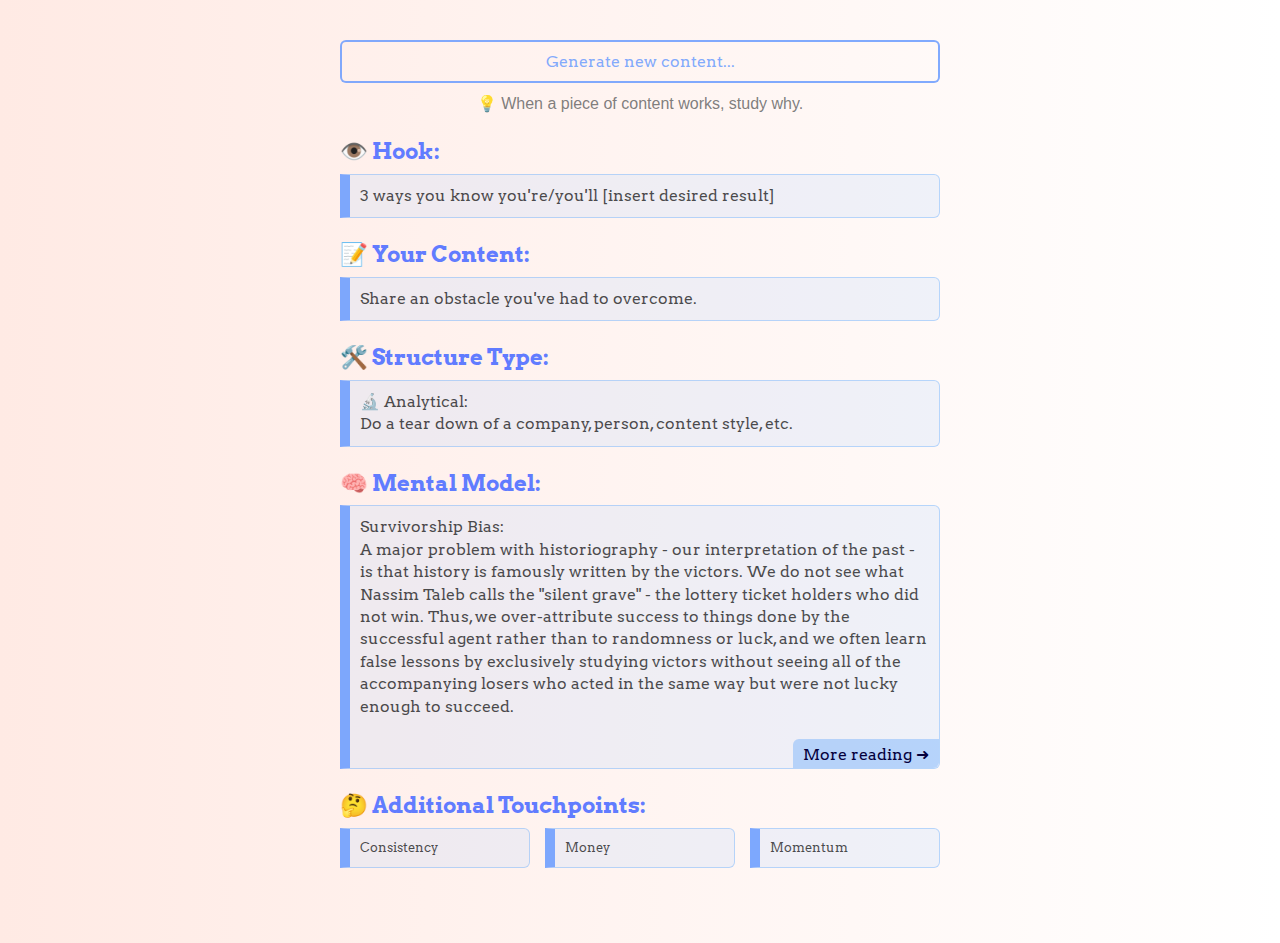
==== content-gen/index.html @ edcb359d "content-gen redo" ====
<html>
  <head>
    <link rel="stylesheet" media="all" href="style.css"/>
    <script src="https://cdnjs.cloudflare.com/ajax/libs/jquery/3.3.1/jquery.min.js"></script>
    <script src="hooks.js"></script>
    <script src="summaries.js"></script>
    <script src="touchpoints.js"></script>
    <script src="structures.js"></script>
    <script src="mentalmodels.js"></script>
    <script src="tips.js"></script>

  </head>
  <body>
    <div id="wrapper">
      <div class="container">
        <div id="controls">
            <div id="generate" class="button">Generate new content...</div>
        </div>
        <div id="output">
          Loading...
        </div>

      </div>
    </div>
  </body>
  <script>
    const customData = {}
    // Choose random element from object
    function chooseFrom(obj) {
      return obj[parseInt(Math.random()*(obj.length))]
    }
    // Weighted Random choice from objects
    function weightedChooseFrom(obj){
      // First, we loop the main dataset to count up the total weight.
      // We're starting the counter at one because the upper boundary of Math.random() is exclusive.
      let total = 0;
      for (let i = 0; i < obj.length; ++i) {
          total += obj[i]['weight'];
      }
      // Total in hand, we can now pick a random value akin to our random index from before.
      const threshold = Math.random() * total;
      // Now we just need to loop through the main data one more time until we discover which value would live within this particular threshold. We need to keep a running count of weights as we go, so let's just reuse the "total" variable since it was already declared.
      total = 0;
      for (let i = 0; i < obj.length - 1; ++i) {
          // Add the weight to our running total.
          total += obj[i]['weight'];
          // If this value falls within the threshold, we're done!
          if (total >= threshold) {
              return obj[i];
          }
      }
      // Wouldn't you know it, we needed the very last entry!
      return obj[obj.length - 1];
    }

    // Template function
    function parseTemplate(template, data) {
      return template.replace(/\{([\w\.]*)\}/g, function(str, key) {
        var keys = key.split("."), v = data[keys.shift()];
        for (var i = 0, l = keys.length; i < l; i++) v = "<em>" + v[keys[i]] + "</em>";
        return (typeof v !== "undefined" && v !== null) ? v : "";
      });
    }

    function generate(){
      let summaryTemplate = chooseFrom(summaries);
      let tip = `<div id="tip">💡 `+ chooseFrom(tips) +`</div>`;
      let hook = `<h5>👁️ Hook:</h5><div class="card">` + chooseFrom(hooks) + `</div>`;
      let summary = `<h5>📝 Your Content:&nbsp;</h5><div class="card">` + parseTemplate(summaryTemplate, customData) + ` </div>`;
      let choosestructure = weightedChooseFrom(structures);
      let choosemodel = chooseFrom(mentalmodels);
      if(choosemodel.quote !== ``){
        modelquote =  `&nbsp;<br><br>` + choosemodel.quote;
      } else {
        modelquote = ``;
      }

      let structure = `<h5>🛠️ Structure Type:&nbsp;</h5> `
                    +`<div class="structure"><b>`
                    + choosestructure.name + `: </b>&nbsp; <br>`
                    + choosestructure.description + `</div>`;
      let mentalModel = `<h5>🧠 Mental Model:&nbsp;`
                    +`</h5><div class="card padding-bottom"><b>`
                    + choosemodel.title + `: </b>&nbsp;<br>`
                    + choosemodel.description
                    + modelquote
                    + `&nbsp;`
                    + `<div><a class="readMore" target="_blank" href="https://www.google.com/search?q='` + choosemodel.title + `' mental model">More reading ➜</a></div>`
                    + `</div>`;
      let touchpoints = "";
      let crewtouchpoint = `<div class="touchpoint">`
                    + chooseFrom(touchpointsList)
                    + `&nbsp;</div>`;

      for (var i = 0; i < 2; i++) {
        touchpoints = touchpoints
                    + `<div class="touchpoint">`
                    + chooseFrom(touchpointsList)
                    + `</div>`;
      };

      touchpoints = `<h5>🤔 Additional Touchpoints: </h5><div id="touchpoints-grid">`
                  + touchpoints
                  + crewtouchpoint
                  + `</div>`;


      // Add all content to #output as HTML
      $('#output').html(
                  tip
                  + hook
                  + summary
                  + structure
                  + mentalModel
                  + touchpoints
      );
    }

    $('#generate').on('click', function () {
        generate();
    });

    // Initiate
    $(function() {
        generate();
    });
  </script>
</html>
---- content-gen/style.css ----
@import url("https://fonts.googleapis.com/css?family=Arvo");
html {
    height: 100%;
    margin:0;
    padding:0;
}
body {
  min-height: 100%;
  color: #000;
  font-family: 'Arvo', sans-serif;
  font-weight: 400;
  padding: 0px;
  margin: 0px;
  -webkit-font-smoothing: antialiased;
  background-image: linear-gradient(to right, #ffeae4 0%, #ffffff 100%);
  background-size: cover;
  box-sizing: border-box;
}
* {
  box-sizing: border-box;
}
small {
  font-size: 0.8em;
  color: rgba(0,0,0, .5);
  font-weight: 100;
}
#wrapper {
  margin:0px auto 0px;
  width:100%;
  max-width:600px;
  text-align: center;
  position:relative;
}
.container {
  display: grid;
  color: #000;
  width:100%;
  max-width:600px;
  border-radius:5px;
  text-align: left;
  vertical-align:middle;
  margin: 0px 0 20px;
}
h1 {
  margin:0px 0px 10px;
}
p {
  margin:0px;
  font-size:.8em;
  color:rgba(255,255,255, .75);
}
a {
  color:rgba(255,255,255, .55);
}
#controls{
  display: flex;
  margin-top: 40px;
}
#output{
  margin:0 auto 0;
  width:100%;
  padding:0px;
  font-size: 1em;
  line-height: 1.4em;
  text-align:left;
}
#output h2 {
  margin: 0 0 15px;
}
#output h5 {
  margin: 20px 0 0;
  font-size:1.4em;
  line-height:1.5em;
  font-weight: 600;
  color: rgb(97 124 255);
}
#output em {
  text-decoration: none;
  color: #05003d;
  font-style: normal;
  font-weight: 400;
}
#output #touchpoints-grid {
  display: grid;
  grid-template-columns: repeat(3, 1fr);
  grid-template-rows: repeat(2, 1fr);
  grid-column-gap: 15px;
  grid-row-gap: 15px;
  margin: 5px 0 20px 0;
}
#output .touchpoint {
  text-decoration: none;
  margin:0;
  padding:10px;
  font-size:.8em;
  line-height:1.4em;
  color: rgb(0 0 0 / 70%);
  font-style: normal;
  font-weight: 200;
  background: rgb(176 211 255 / 20%);
  border-radius: 0 6px 6px 0;
  border: 1px solid rgb(50 143 255 / 30%);
  border-left: 10px solid rgb(97 150 255 / 80%);
}
#output .structure, #output .card {
  position: relative;
  text-decoration: none;
  margin:5px 0 0;
  padding:10px;
  font-size:1em;
  line-height:1.4em;
  color: rgb(0 0 0 / 70%);
  font-style: normal;
  font-weight: 200;
  background: rgb(176 211 255 / 20%);
  border-radius: 0 6px 6px 0;
  border: 1px solid rgb(50 143 255 / 30%);
  border-left: 10px solid rgb(97 150 255 / 80%);
}
#output .card.padding-bottom {
  padding-bottom: 50px;
}
#output #tip {
  text-align: center;
  font-size: 1em;
  color: rgb(94 94 94 / 80%);
  margin-top: 10px;
  font-family: sans-serif;
}
#output a.readMore {
  display: block;
  position: absolute;
  bottom: 0;
  right: 0;
  background-color: rgb(50 143 255 / 30%);
  color: #05003d;
  text-decoration: none;
  padding: 5px 10px 2px;
  border-radius: 6px 0px 6px 0px;
}
#output a.readMore:hover {
  background-color: rgb(97 150 255 / 80%);
}
.button {
  font-family: 'Arvo', sans-serif;
  display: inline-block;
  Width:100%;
  margin:0px;
  text-align: center;
  text-weight:900;
  padding:12px 15px;
  cursor:pointer;
	transition: all 350ms cubic-bezier(0.390, 0.500, 0.150, 1.360);
	color: rgb(97 150 255 / 80%);
	box-shadow: rgb(97 150 255 / 80%) 0 0px 0px 2px inset;
  border-radius:6px;
}

.button:hover {
	color: #fff;
	box-shadow: #E40066 0 0 0 40px inset;
}
textarea {
  font-family: 'Arvo', sans-serif;
  font-size:1.1em;
  height: 200px;
  display: inline-block;
  margin:20px 0;
  text-align: left;
  text-weight:900;
  padding:12px 15px;
  cursor:pointer;
	transition: all 350ms cubic-bezier(0.390, 0.500, 0.150, 1.360);
	color: #222;
	box-shadow: #05003D 0 0px 0px 2px inset;
  border-radius:6px;
  background:rgba(255, 255, 255, .8);
  outline:none;
  border:none;
}
textarea:focus {
	transition: all 350ms cubic-bezier(0.390, 0.500, 0.150, 1.360);
	box-shadow: #8338EC 0 0px 0px 2px inset;
  outline:none;
  border:none;
  background:rgba(255, 255, 255, 1);
}

.slider {
  width: 33%;
  margin: 10px 5px;
  padding:0px 0px;
  vertical-align:center;
  display:flex;
}

input[type="range"] {
  -webkit-appearance: none !important;
  width: 175%;
  height: 20px;
  background-color: transparent;
  border: 0 solid #8338EC;
  border-radius: 20px;
  margin: 0 10px 0 0;
  transition: all 350ms cubic-bezier(0.390, 0.500, 0.150, 1.360);
	box-shadow: #8338EC 0 0px 0px 0px inset, #8338EC 0 0px 0px 2px;
}
input[type="range"]:hover {
  background-color: #8338EC;
	box-shadow: #8338EC 0 0 0 40px inset, #8338EC 0 0px 0px 2px;
}

input[type="range"]::-webkit-slider-thumb {
  -webkit-appearance: none !important;
  width: 33%;
  height: 20px;
  background-color: #8338EC;
  border-radius: 30px;
  box-shadow: #8338EC 0 0px 0px 2px;
  transition: all 0.5s ease;
}
input[type="range"]:hover::-webkit-slider-thumb,
input[type="range"]::-webkit-slider-thumb:hover{
  background-color: #3E0C83;
  box-shadow: #8338EC 0 0px 0px 2px;
}
input[type="range"]::-webkit-slider-thumb:active {

}

#rangevalue {
  font-size: 18px;
  font-weight:bold;
  margin: auto;
  padding: 0px;
  width: 100%;
  color: #fff;
}
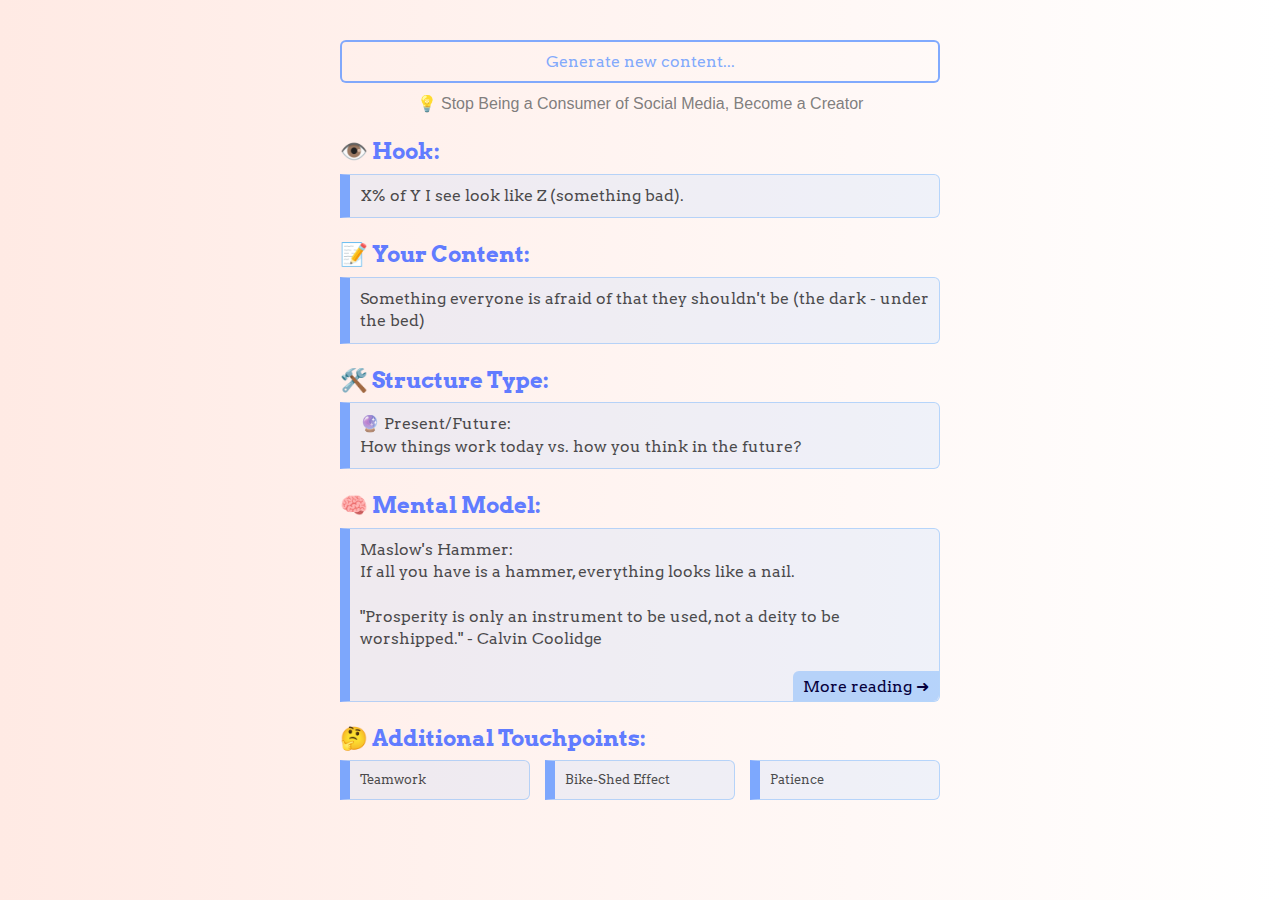
==== commit 8677b55c: "Adding Mental Models" ====
--- a/content-gen/index.html
+++ b/content-gen/index.html
@@ -69,10 +69,10 @@
       let summary = `<h5>📝 Your Content:&nbsp;</h5><div class="card">` + parseTemplate(summaryTemplate, customData) + ` </div>`;
       let choosestructure = weightedChooseFrom(structures);
       let choosemodel = chooseFrom(mentalmodels);
-      if(choosemodel.quote !== ``){
-        modelquote =  `&nbsp;<br><br>` + choosemodel.quote;
+      if(choosemodel.insight !== ``){
+        modelinsight =  `&nbsp;<br><br>` + choosemodel.insight;
       } else {
-        modelquote = ``;
+        modelinsight = ``;
       }
 
       let structure = `<h5>🛠️ Structure Type:&nbsp;</h5> `
@@ -83,7 +83,7 @@
                     +`</h5><div class="card padding-bottom"><b>`
                     + choosemodel.title + `: </b>&nbsp;<br>`
                     + choosemodel.description
-                    + modelquote
+                    + modelinsight
                     + `&nbsp;`
                     + `<div><a class="readMore" target="_blank" href="https://www.google.com/search?q='` + choosemodel.title + `' mental model">More reading ➜</a></div>`
                     + `</div>`;
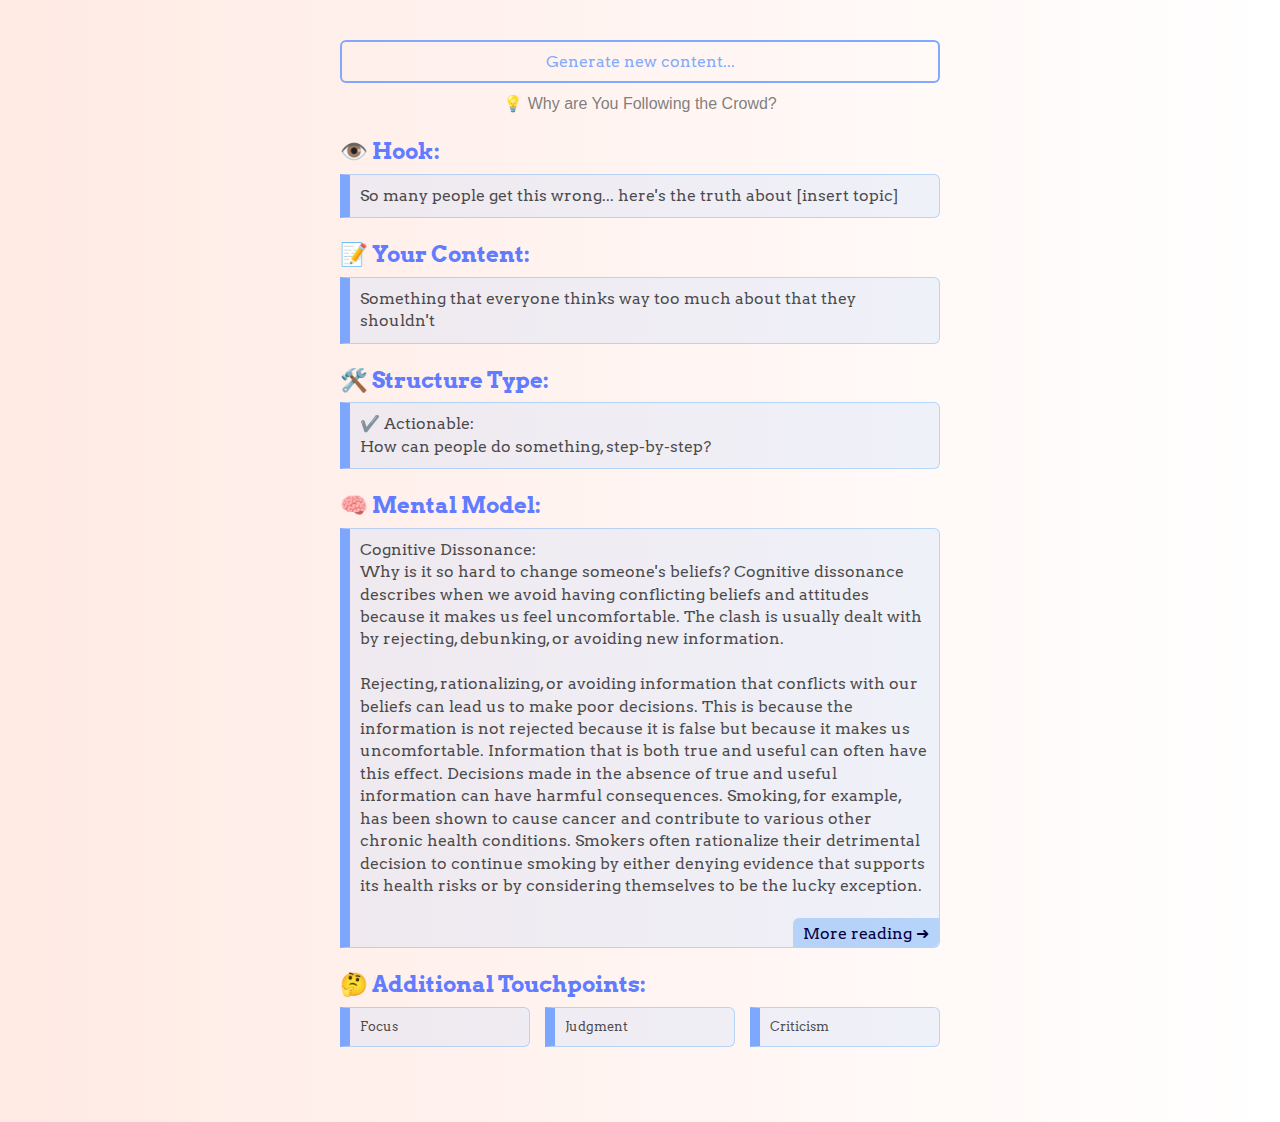
==== commit 7d34fa42: "index cache breaker" ====
--- a/content-gen/index.html
+++ b/content-gen/index.html
@@ -2,12 +2,12 @@
   <head>
     <link rel="stylesheet" media="all" href="style.css"/>
     <script src="https://cdnjs.cloudflare.com/ajax/libs/jquery/3.3.1/jquery.min.js"></script>
-    <script src="hooks.js"></script>
-    <script src="summaries.js"></script>
-    <script src="touchpoints.js"></script>
-    <script src="structures.js"></script>
-    <script src="mentalmodels.js"></script>
-    <script src="tips.js"></script>
+    <script src="hooks.js?v=001"></script>
+    <script src="summaries.js?v=001"></script>
+    <script src="touchpoints.js?v=001"></script>
+    <script src="structures.js?v=001"></script>
+    <script src="mentalmodels.js?v=001"></script>
+    <script src="tips.js?v=001"></script>
 
   </head>
   <body>
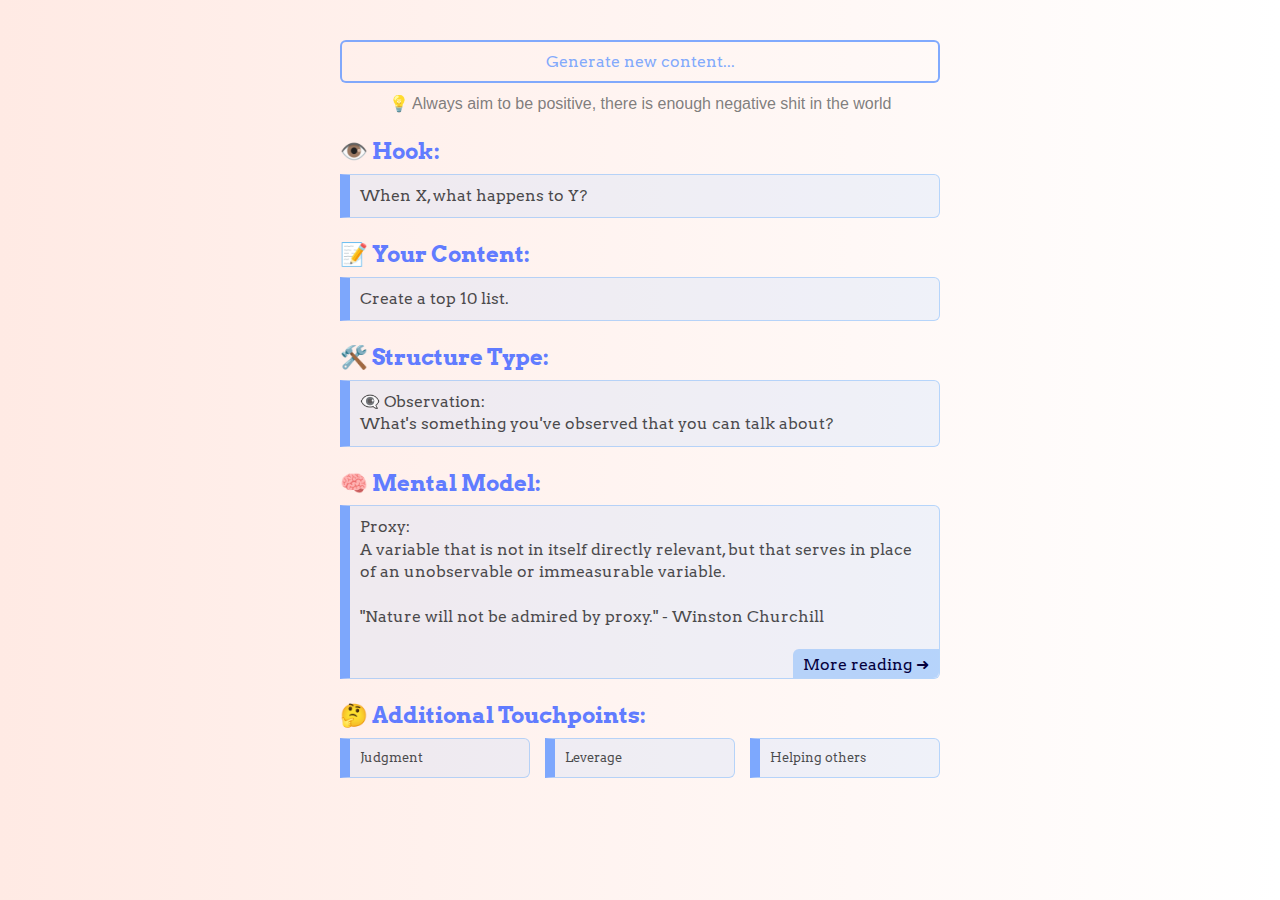
==== commit 3108d688: "mobile adjustments" ====
--- a/content-gen/index.html
+++ b/content-gen/index.html
@@ -1,6 +1,8 @@
 <html>
   <head>
+    <title>Infinite Content Generator</title>
     <link rel="stylesheet" media="all" href="style.css"/>
+    <meta name="viewport" content="width=device-width, initial-scale=1">
     <script src="https://cdnjs.cloudflare.com/ajax/libs/jquery/3.3.1/jquery.min.js"></script>
     <script src="hooks.js?v=001"></script>
     <script src="summaries.js?v=001"></script>
@@ -8,7 +10,9 @@
     <script src="structures.js?v=001"></script>
     <script src="mentalmodels.js?v=001"></script>
     <script src="tips.js?v=001"></script>
-
+    <meta property="og:image" content="">
+    <meta property="og:image:width" content="1920">
+    <meta property="og:image:height" content="1080">
   </head>
   <body>
     <div id="wrapper">
--- a/content-gen/style.css
+++ b/content-gen/style.css
@@ -26,8 +26,9 @@
 }
 #wrapper {
   margin:0px auto 0px;
+  padding: 0px 10px;
   width:100%;
-  max-width:600px;
+  max-width:620px;
   text-align: center;
   position:relative;
 }
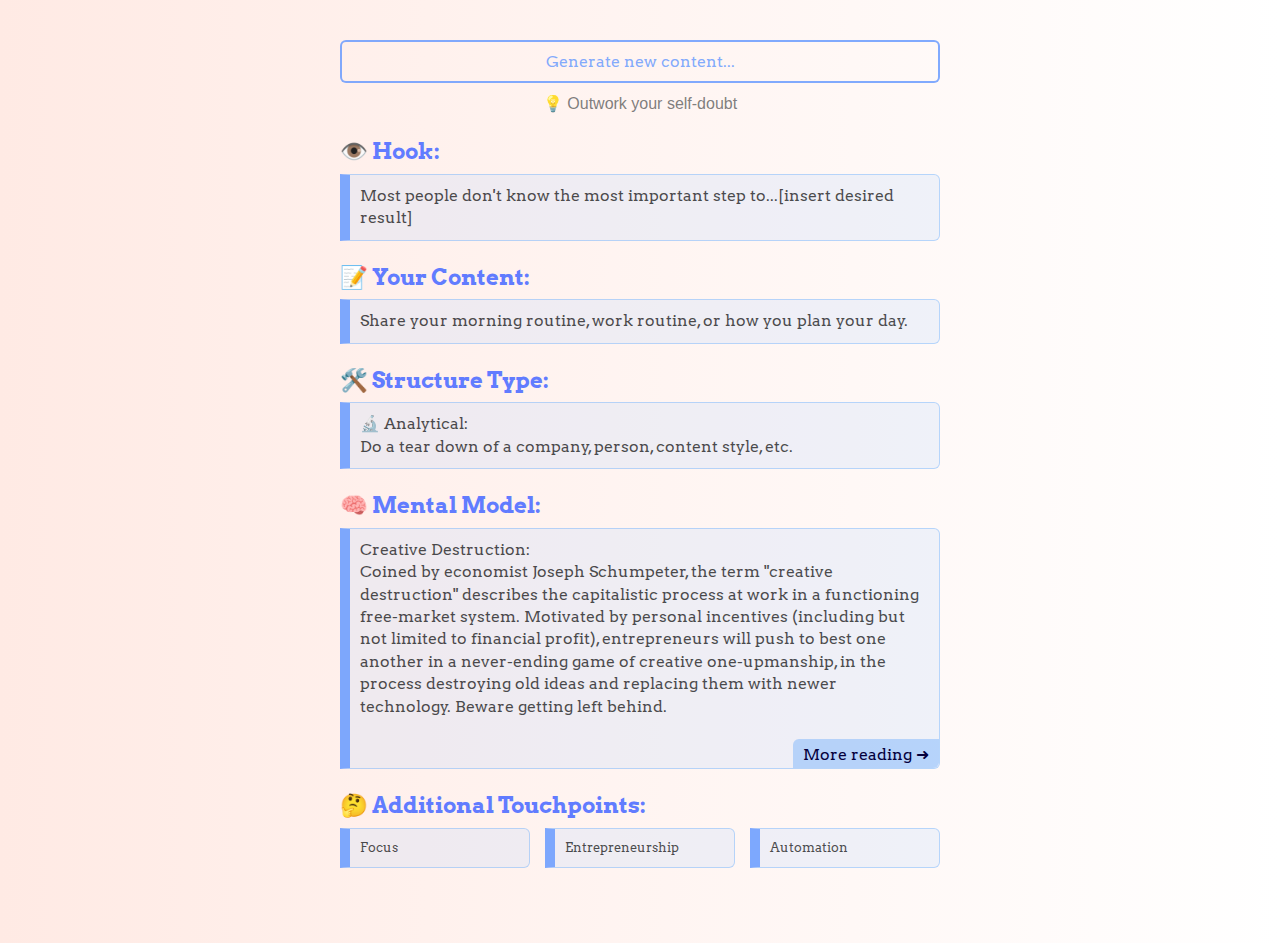
==== commit 01a999b8: "meta img" ====
--- a/content-gen/index.html
+++ b/content-gen/index.html
@@ -1,7 +1,7 @@
 <html>
   <head>
     <title>Infinite Content Generator</title>
-    <link rel="stylesheet" media="all" href="style.css"/>
+    <link rel="stylesheet" media="all" href="style.css?v=001"/>
     <meta name="viewport" content="width=device-width, initial-scale=1">
     <script src="https://cdnjs.cloudflare.com/ajax/libs/jquery/3.3.1/jquery.min.js"></script>
     <script src="hooks.js?v=001"></script>
@@ -10,7 +10,7 @@
     <script src="structures.js?v=001"></script>
     <script src="mentalmodels.js?v=001"></script>
     <script src="tips.js?v=001"></script>
-    <meta property="og:image" content="">
+    <meta property="og:image" content="thumbnail.jpg">
     <meta property="og:image:width" content="1920">
     <meta property="og:image:height" content="1080">
   </head>
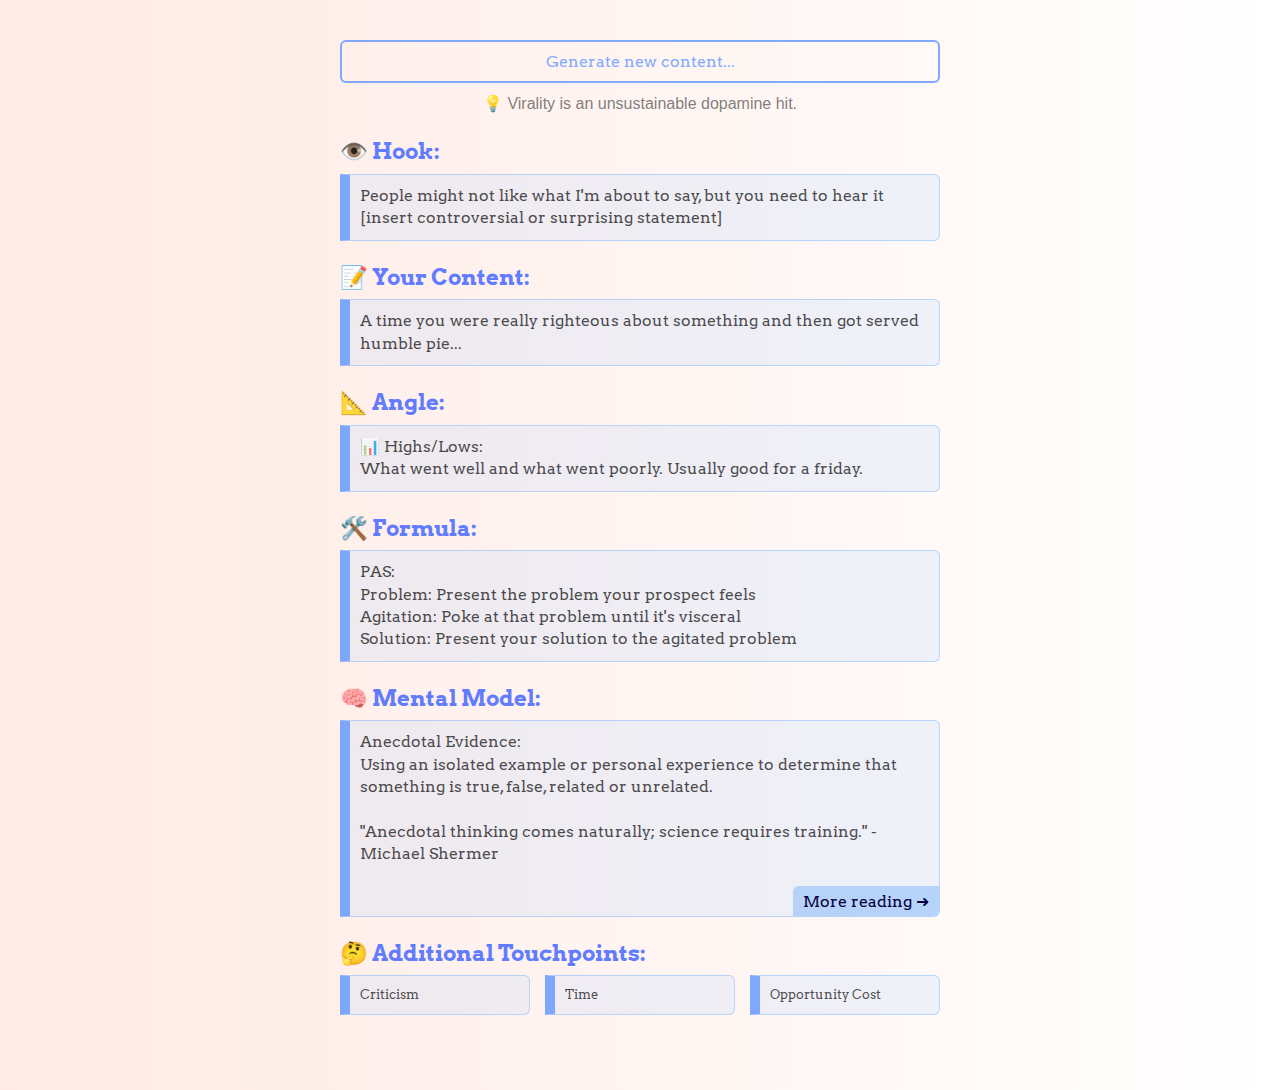
==== commit 37dd7cf4: "Adding new hooks" ====
--- a/content-gen/index.html
+++ b/content-gen/index.html
@@ -7,7 +7,8 @@
     <script src="hooks.js?v=001"></script>
     <script src="summaries.js?v=001"></script>
     <script src="touchpoints.js?v=001"></script>
-    <script src="structures.js?v=001"></script>
+    <script src="tones.js?v=001"></script>
+    <script src="formulas.js?v=001"></script>
     <script src="mentalmodels.js?v=001"></script>
     <script src="tips.js?v=001"></script>
     <meta property="og:image" content="thumbnail.jpg">
@@ -71,7 +72,8 @@
       let tip = `<div id="tip">💡 `+ chooseFrom(tips) +`</div>`;
       let hook = `<h5>👁️ Hook:</h5><div class="card">` + chooseFrom(hooks) + `</div>`;
       let summary = `<h5>📝 Your Content:&nbsp;</h5><div class="card">` + parseTemplate(summaryTemplate, customData) + ` </div>`;
-      let choosestructure = weightedChooseFrom(structures);
+      let choosetone = weightedChooseFrom(tones);
+      let chooseformula = weightedChooseFrom(formulas);
       let choosemodel = chooseFrom(mentalmodels);
       if(choosemodel.insight !== ``){
         modelinsight =  `&nbsp;<br><br>` + choosemodel.insight;
@@ -79,10 +81,14 @@
         modelinsight = ``;
       }
 
-      let structure = `<h5>🛠️ Structure Type:&nbsp;</h5> `
+      let tone = `<h5>📐 Angle:&nbsp;</h5> `
                     +`<div class="structure"><b>`
-                    + choosestructure.name + `: </b>&nbsp; <br>`
-                    + choosestructure.description + `</div>`;
+                    + choosetone.name + `: </b>&nbsp; <br>`
+                    + choosetone.description + `</div>`;
+      let formula = `<h5>🛠️ Formula:&nbsp;</h5> `
+                    +`<div class="structure"><b>`
+                    + chooseformula.name + `: </b>&nbsp; <br>`
+                    + chooseformula.description + `</div>`;
       let mentalModel = `<h5>🧠 Mental Model:&nbsp;`
                     +`</h5><div class="card padding-bottom"><b>`
                     + choosemodel.title + `: </b>&nbsp;<br>`
@@ -114,7 +120,8 @@
                   tip
                   + hook
                   + summary
-                  + structure
+                  + tone
+                  + formula
                   + mentalModel
                   + touchpoints
       );
